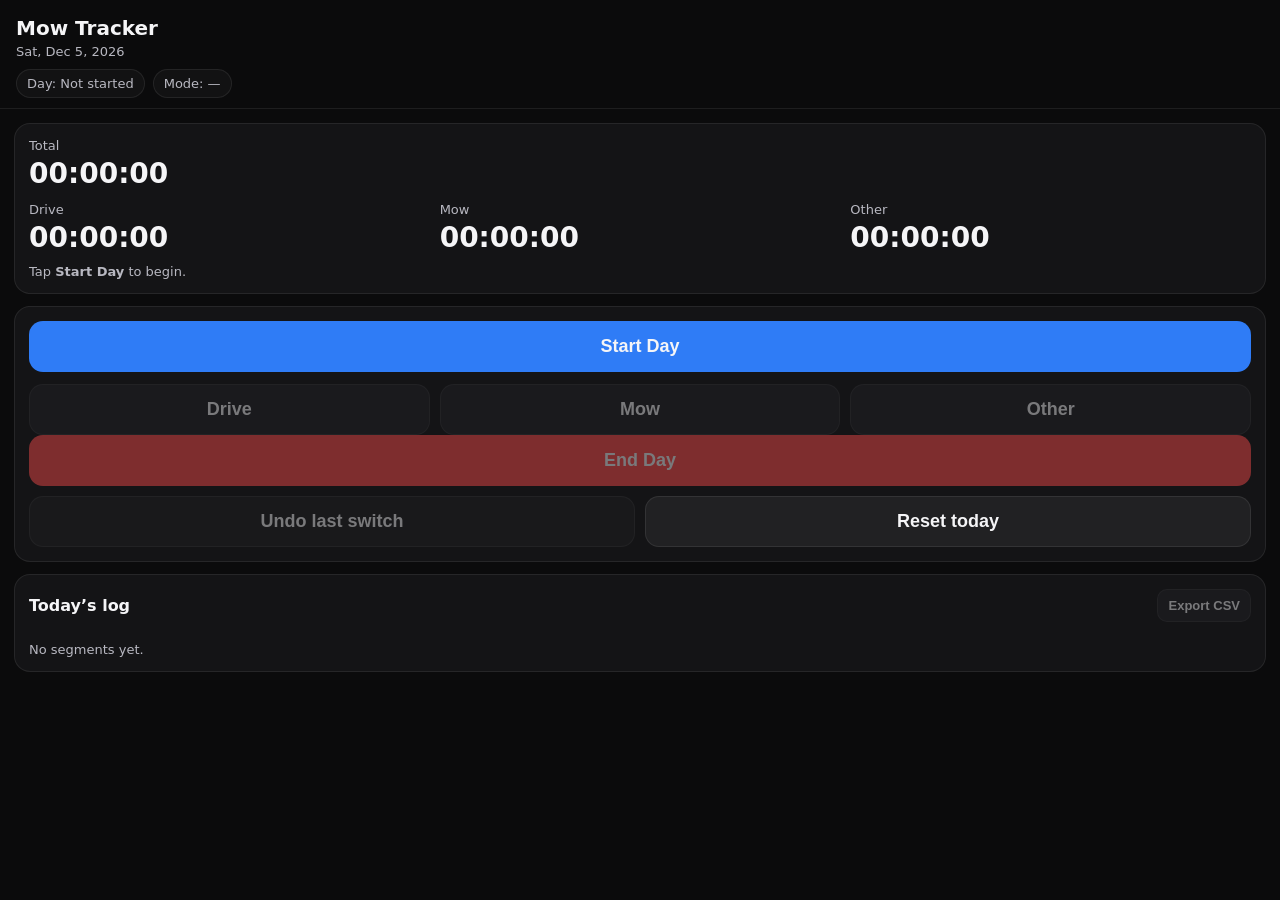
==== index.html @ a8b89e31 "Initial commit" ====
<!doctype html>
<html lang="en">
<head>
  <meta charset="utf-8" />
  <meta name="viewport" content="width=device-width, initial-scale=1, viewport-fit=cover" />
  <meta name="theme-color" content="#111111" />
  <title>Mow Tracker</title>

  <link rel="manifest" href="manifest.webmanifest" />
  <link rel="stylesheet" href="style.css" />

  <!-- iOS: allow home-screen app behavior -->
  <meta name="apple-mobile-web-app-capable" content="yes" />
  <meta name="apple-mobile-web-app-status-bar-style" content="black-translucent" />
</head>

<body>
  <header class="top">
    <div class="title">
      <div class="appname">Mow Tracker</div>
      <div class="date" id="todayLabel">—</div>
    </div>

    <div class="status">
      <div class="badge" id="dayStatus">Day: Not started</div>
      <div class="badge" id="modeStatus">Mode: —</div>
    </div>
  </header>

  <main class="wrap">
    <section class="totals card">
      <div class="row">
        <div class="metric">
          <div class="label">Total</div>
          <div class="value" id="totalAll">00:00:00</div>
        </div>
      </div>

      <div class="grid3">
        <div class="metric">
          <div class="label">Drive</div>
          <div class="value" id="totalDrive">00:00:00</div>
        </div>
        <div class="metric">
          <div class="label">Mow</div>
          <div class="value" id="totalMow">00:00:00</div>
        </div>
        <div class="metric">
          <div class="label">Other</div>
          <div class="value" id="totalOther">00:00:00</div>
        </div>
      </div>

      <div class="hint" id="hintText">Tap <b>Start Day</b> to begin.</div>
    </section>

    <section class="buttons card">
      <button class="btn primary" id="startDayBtn">Start Day</button>

      <div class="grid3">
        <button class="btn" id="driveBtn">Drive</button>
        <button class="btn" id="mowBtn">Mow</button>
        <button class="btn" id="otherBtn">Other</button>
      </div>

      <button class="btn danger" id="endDayBtn">End Day</button>

      <div class="grid2">
        <button class="btn subtle" id="undoBtn">Undo last switch</button>
        <button class="btn subtle" id="resetBtn">Reset today</button>
      </div>
    </section>

    <section class="card log">
      <div class="logHeader">
        <div class="logTitle">Today’s log</div>
        <button class="btn tiny" id="exportBtn">Export CSV</button>
      </div>
      <div id="logList" class="logList"></div>
    </section>
  </main>

  <script src="app.js"></script>
</body>
</html>
---- style.css ----
:root {
  --bg: #0b0b0c;
  --card: #141416;
  --text: #f5f5f7;
  --muted: #b8b8c1;
  --border: rgba(255,255,255,0.08);
  --primary: #2f7cf6;
  --danger: #ff4d4d;
  --btn: #222226;
}

* { box-sizing: border-box; }
body {
  margin: 0;
  font-family: -apple-system, system-ui, Segoe UI, Roboto, Arial, sans-serif;
  background: var(--bg);
  color: var(--text);
}

.top {
  padding: 16px 16px 10px;
  padding-top: calc(16px + env(safe-area-inset-top));
  border-bottom: 1px solid var(--border);
}

.title { display: flex; flex-direction: column; gap: 4px; }
.appname { font-size: 20px; font-weight: 700; }
.date { color: var(--muted); font-size: 13px; }

.status { display: flex; gap: 8px; margin-top: 10px; flex-wrap: wrap; }
.badge {
  border: 1px solid var(--border);
  background: rgba(255,255,255,0.03);
  padding: 6px 10px;
  border-radius: 999px;
  font-size: 13px;
  color: var(--muted);
}

.wrap {
  padding: 14px 14px 40px;
  padding-bottom: calc(40px + env(safe-area-inset-bottom));
  display: grid;
  gap: 12px;
}

.card {
  background: var(--card);
  border: 1px solid var(--border);
  border-radius: 16px;
  padding: 14px;
}

.metric .label {
  color: var(--muted);
  font-size: 13px;
}
.metric .value {
  font-variant-numeric: tabular-nums;
  font-size: 28px;
  font-weight: 800;
  margin-top: 4px;
}

.row { display: flex; justify-content: space-between; align-items: center; }
.grid3 { display: grid; grid-template-columns: repeat(3, 1fr); gap: 10px; margin-top: 12px; }
.grid2 { display: grid; grid-template-columns: repeat(2, 1fr); gap: 10px; margin-top: 10px; }

.hint { margin-top: 10px; color: var(--muted); font-size: 13px; }

.buttons .btn { width: 100%; }

.btn {
  border: 1px solid var(--border);
  background: var(--btn);
  color: var(--text);
  font-size: 18px;
  padding: 14px 12px;
  border-radius: 14px;
  font-weight: 700;
  cursor: pointer;
  -webkit-tap-highlight-color: transparent;
}
.btn:active { transform: scale(0.99); }

.btn.primary { background: var(--primary); border-color: transparent; }
.btn.danger { background: var(--danger); border-color: transparent; }
.btn.subtle { background: rgba(255,255,255,0.06); }

.btn.tiny {
  font-size: 13px;
  padding: 8px 10px;
  border-radius: 10px;
}

.logHeader {
  display: flex;
  justify-content: space-between;
  align-items: center;
  gap: 10px;
  margin-bottom: 10px;
}
.logTitle { font-weight: 800; }

.logList { display: grid; gap: 8px; }
.logItem {
  display: flex;
  justify-content: space-between;
  align-items: center;
  border: 1px solid var(--border);
  border-radius: 12px;
  padding: 10px 10px;
  background: rgba(255,255,255,0.03);
}
.logItem .left { display: flex; flex-direction: column; gap: 2px; }
.logItem .mode { font-weight: 800; }
.logItem .times { color: var(--muted); font-size: 12px; }
.logItem .dur { font-variant-numeric: tabular-nums; font-weight: 800; }
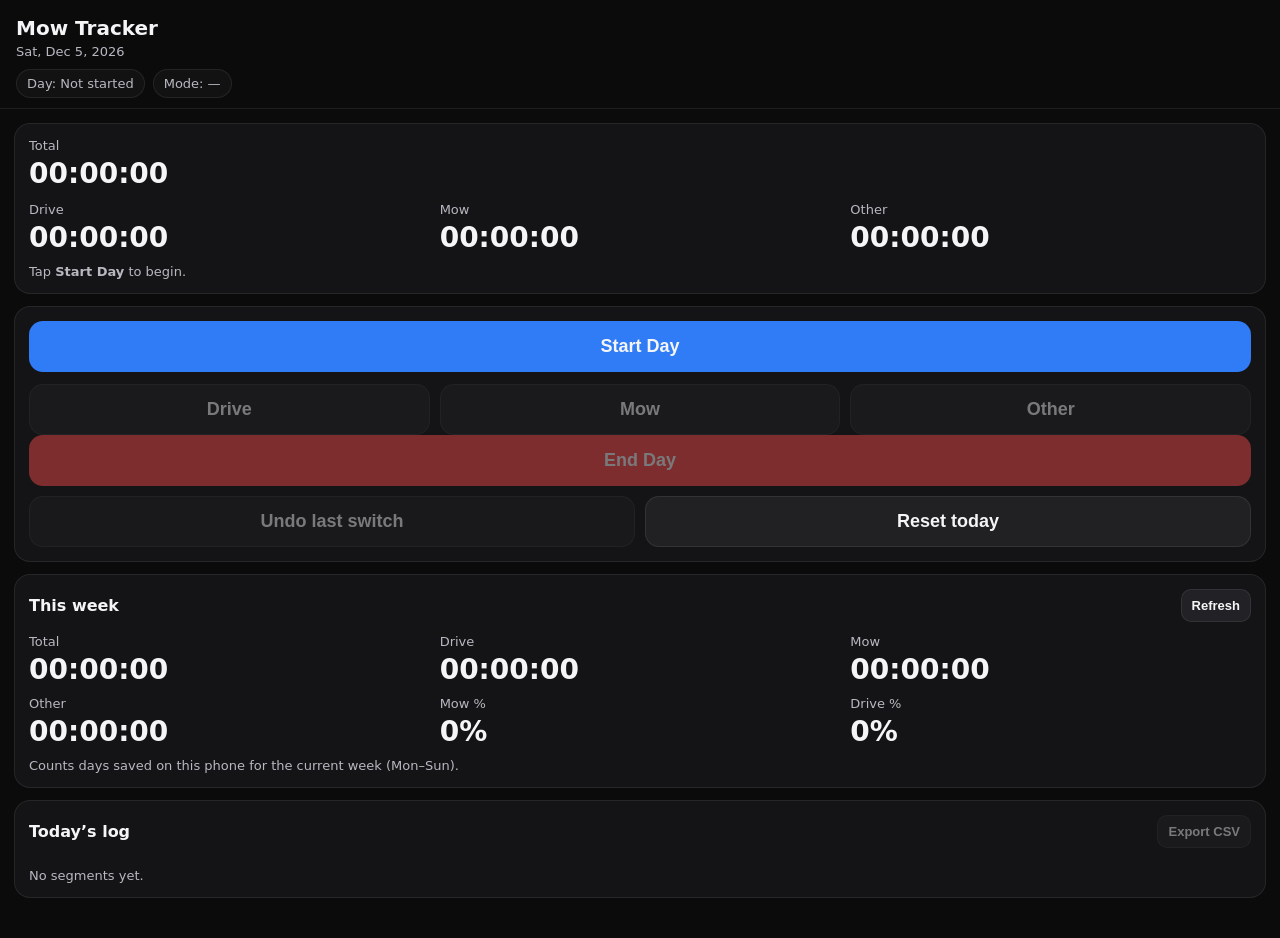
==== commit 2abd5c8c: "Added weekly summary" ====
--- a/index.html
+++ b/index.html
@@ -71,6 +71,45 @@
       </div>
     </section>
 
+<section class="card" id="weekCard">
+  <div class="logHeader">
+    <div class="logTitle">This week</div>
+    <button class="btn tiny" id="refreshWeekBtn">Refresh</button>
+  </div>
+
+  <div class="grid3">
+    <div class="metric">
+      <div class="label">Total</div>
+      <div class="value" id="weekTotalAll">00:00:00</div>
+    </div>
+    <div class="metric">
+      <div class="label">Drive</div>
+      <div class="value" id="weekTotalDrive">00:00:00</div>
+    </div>
+    <div class="metric">
+      <div class="label">Mow</div>
+      <div class="value" id="weekTotalMow">00:00:00</div>
+    </div>
+  </div>
+
+  <div class="grid3" style="margin-top:10px;">
+    <div class="metric">
+      <div class="label">Other</div>
+      <div class="value" id="weekTotalOther">00:00:00</div>
+    </div>
+    <div class="metric">
+      <div class="label">Mow %</div>
+      <div class="value" id="weekPctMow">0%</div>
+    </div>
+    <div class="metric">
+      <div class="label">Drive %</div>
+      <div class="value" id="weekPctDrive">0%</div>
+    </div>
+  </div>
+
+  <div class="hint" id="weekHint">Counts days saved on this phone for the current week (Mon–Sun).</div>
+</section>
+
     <section class="card log">
       <div class="logHeader">
         <div class="logTitle">Today’s log</div>
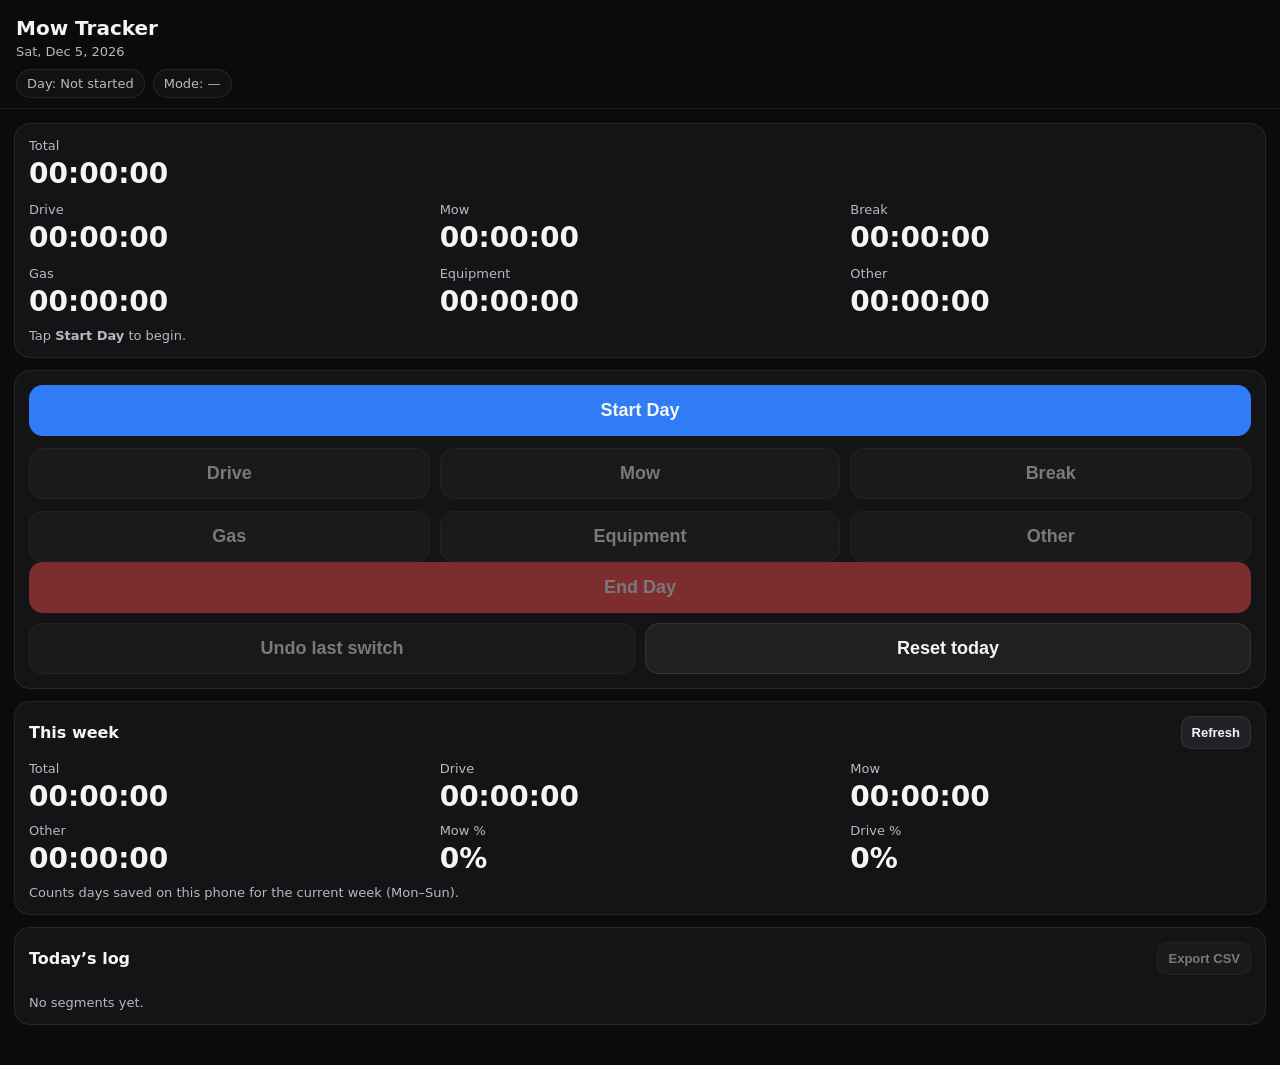
==== commit 8b0503b7: "Added Break, Gas, and Equip buttons and time tracking" ====
--- a/index.html
+++ b/index.html
@@ -36,20 +36,35 @@
         </div>
       </div>
 
-      <div class="grid3">
-        <div class="metric">
-          <div class="label">Drive</div>
-          <div class="value" id="totalDrive">00:00:00</div>
-        </div>
-        <div class="metric">
-          <div class="label">Mow</div>
-          <div class="value" id="totalMow">00:00:00</div>
-        </div>
-        <div class="metric">
-          <div class="label">Other</div>
-          <div class="value" id="totalOther">00:00:00</div>
-        </div>
-      </div>
+<div class="grid3">
+  <div class="metric">
+    <div class="label">Drive</div>
+    <div class="value" id="totalDrive">00:00:00</div>
+  </div>
+  <div class="metric">
+    <div class="label">Mow</div>
+    <div class="value" id="totalMow">00:00:00</div>
+  </div>
+  <div class="metric">
+    <div class="label">Break</div>
+    <div class="value" id="totalBreak">00:00:00</div>
+  </div>
+</div>
+
+<div class="grid3">
+  <div class="metric">
+    <div class="label">Gas</div>
+    <div class="value" id="totalGas">00:00:00</div>
+  </div>
+  <div class="metric">
+    <div class="label">Equipment</div>
+    <div class="value" id="totalEquip">00:00:00</div>
+  </div>
+  <div class="metric">
+    <div class="label">Other</div>
+    <div class="value" id="totalOther">00:00:00</div>
+  </div>
+</div>
 
       <div class="hint" id="hintText">Tap <b>Start Day</b> to begin.</div>
     </section>
@@ -58,10 +73,16 @@
       <button class="btn primary" id="startDayBtn">Start Day</button>
 
       <div class="grid3">
-        <button class="btn" id="driveBtn">Drive</button>
-        <button class="btn" id="mowBtn">Mow</button>
-        <button class="btn" id="otherBtn">Other</button>
-      </div>
+  <button class="btn" id="driveBtn">Drive</button>
+  <button class="btn" id="mowBtn">Mow</button>
+  <button class="btn" id="breakBtn">Break</button>
+</div>
+
+<div class="grid3">
+  <button class="btn" id="gasBtn">Gas</button>
+  <button class="btn" id="equipBtn">Equipment</button>
+  <button class="btn" id="otherBtn">Other</button>
+</div>
 
       <button class="btn danger" id="endDayBtn">End Day</button>
 
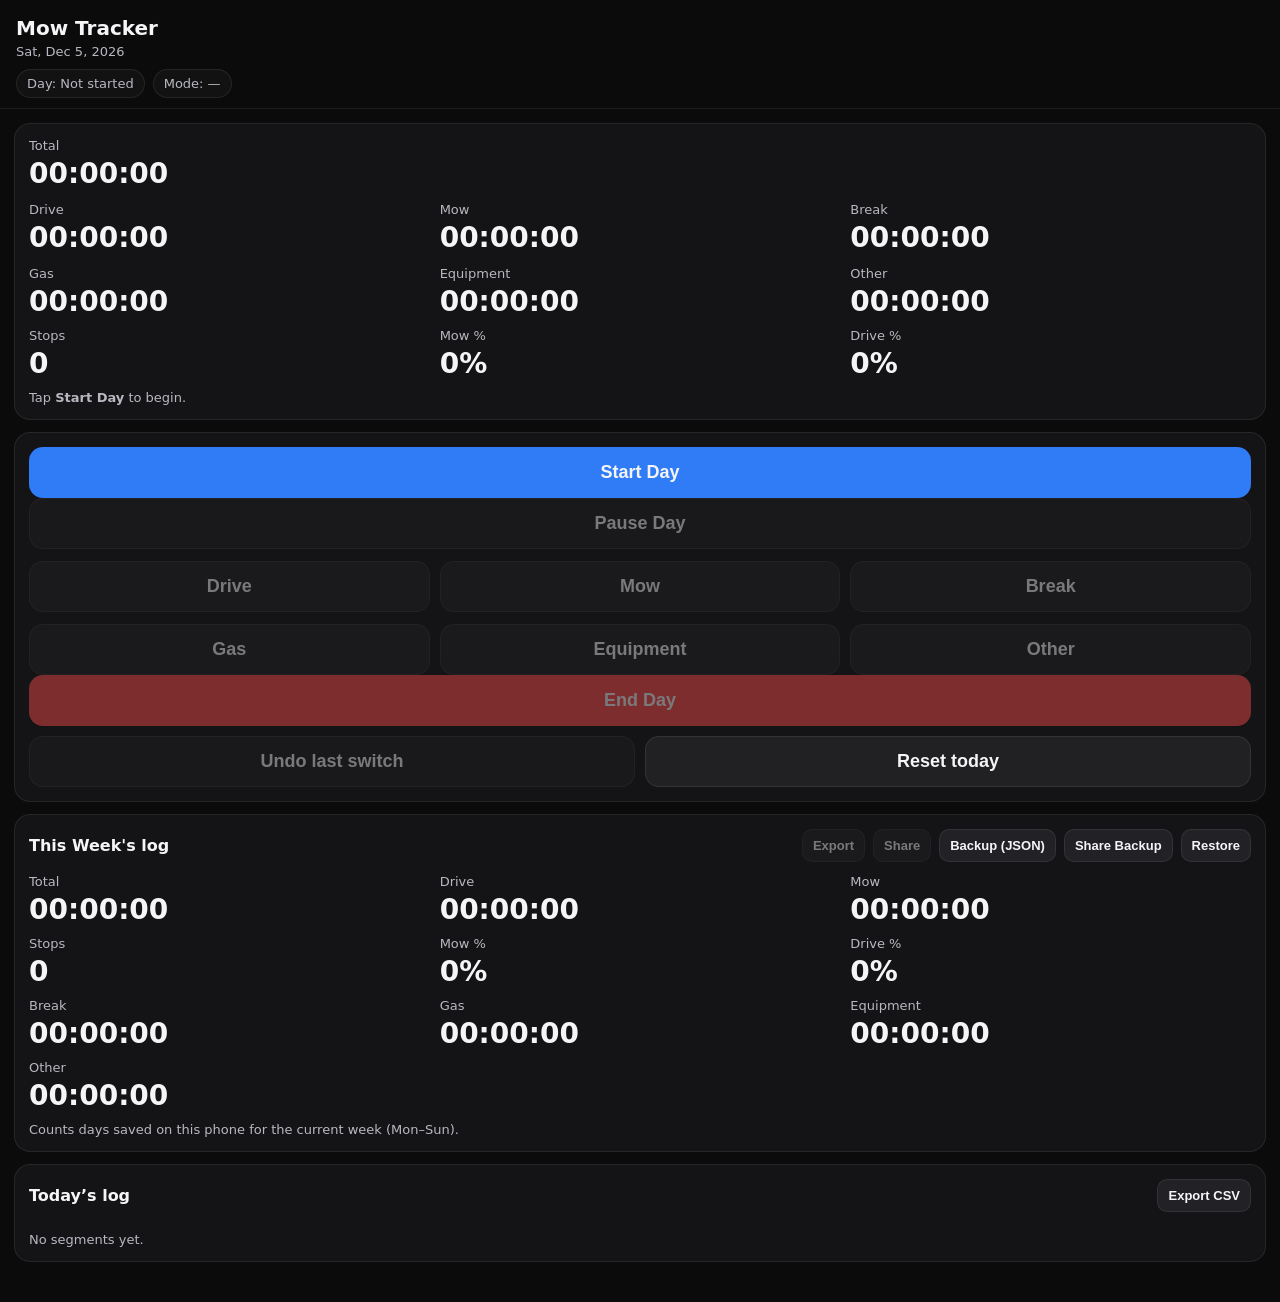
==== commit 50f15291: "Added a lot of export/share functions while condensing the headers" ====
--- a/index.html
+++ b/index.html
@@ -66,11 +66,27 @@
   </div>
 </div>
 
+<div class="grid3" style="margin-top:10px;">
+  <div class="metric">
+    <div class="label">Stops</div>
+    <div class="value" id="dayStops">0</div>
+  </div>
+  <div class="metric">
+    <div class="label">Mow %</div>
+    <div class="value" id="dayPctMow">0%</div>
+  </div>
+  <div class="metric">
+    <div class="label">Drive %</div>
+    <div class="value" id="dayPctDrive">0%</div>
+  </div>
+</div>
+
       <div class="hint" id="hintText">Tap <b>Start Day</b> to begin.</div>
     </section>
 
     <section class="buttons card">
       <button class="btn primary" id="startDayBtn">Start Day</button>
+      <button class="btn subtle" id="pauseDayBtn">Pause Day</button>
 
       <div class="grid3">
   <button class="btn" id="driveBtn">Drive</button>
@@ -93,40 +109,80 @@
     </section>
 
 <section class="card" id="weekCard">
-  <div class="logHeader">
-    <div class="logTitle">This week</div>
-    <button class="btn tiny" id="refreshWeekBtn">Refresh</button>
-  </div>
-
-  <div class="grid3">
-    <div class="metric">
-      <div class="label">Total</div>
-      <div class="value" id="weekTotalAll">00:00:00</div>
-    </div>
-    <div class="metric">
-      <div class="label">Drive</div>
-      <div class="value" id="weekTotalDrive">00:00:00</div>
-    </div>
-    <div class="metric">
-      <div class="label">Mow</div>
-      <div class="value" id="weekTotalMow">00:00:00</div>
-    </div>
-  </div>
-
-  <div class="grid3" style="margin-top:10px;">
-    <div class="metric">
-      <div class="label">Other</div>
-      <div class="value" id="weekTotalOther">00:00:00</div>
-    </div>
-    <div class="metric">
-      <div class="label">Mow %</div>
-      <div class="value" id="weekPctMow">0%</div>
-    </div>
-    <div class="metric">
-      <div class="label">Drive %</div>
-      <div class="value" id="weekPctDrive">0%</div>
-    </div>
-  </div>
+<div class="logHeader">
+  <div class="logTitle">This Week's log</div>
+  <div style="display:flex; gap:8px; flex-wrap:wrap; justify-content:flex-end; align-items:center;">
+  <button class="btn tiny" id="exportBtn2">Export</button>
+  <button class="btn tiny" id="shareBtn2">Share</button>
+
+
+  <button class="btn tiny" id="backupBtn">Backup (JSON)</button>
+  <button class="btn tiny" id="shareBackupBtn">Share Backup</button>
+
+  <button class="btn tiny" id="restoreBtn">Restore</button>
+  <input type="file" id="restoreFile" accept="application/json,.json" style="display:none;" />
+ </div>
+</div>
+
+<div class="grid3">
+  <div class="metric">
+    <div class="label">Total</div>
+    <div class="value" id="weekTotalAll">00:00:00</div>
+  </div>
+  <div class="metric">
+    <div class="label">Drive</div>
+    <div class="value" id="weekTotalDrive">00:00:00</div>
+  </div>
+  <div class="metric">
+    <div class="label">Mow</div>
+    <div class="value" id="weekTotalMow">00:00:00</div>
+  </div>
+</div>
+
+<div class="grid3" style="margin-top:10px;">
+  <div class="metric">
+    <div class="label">Stops</div>
+    <div class="value" id="weekStops">0</div>
+  </div>
+  <div class="metric">
+    <div class="label">Mow %</div>
+    <div class="value" id="weekPctMow">0%</div>
+  </div>
+  <div class="metric">
+    <div class="label">Drive %</div>
+    <div class="value" id="weekPctDrive">0%</div>
+  </div>
+</div>
+
+<div class="grid3" style="margin-top:10px;">
+  <div class="metric">
+    <div class="label">Break</div>
+    <div class="value" id="weekTotalBreak">00:00:00</div>
+  </div>
+  <div class="metric">
+    <div class="label">Gas</div>
+    <div class="value" id="weekTotalGas">00:00:00</div>
+  </div>
+  <div class="metric">
+    <div class="label">Equipment</div>
+    <div class="value" id="weekTotalEquip">00:00:00</div>
+  </div>
+</div>
+
+<div class="grid3" style="margin-top:10px;">
+  <div class="metric">
+    <div class="label">Other</div>
+    <div class="value" id="weekTotalOther">00:00:00</div>
+  </div>
+  <div class="metric" style="opacity:0;">
+    <div class="label">—</div>
+    <div class="value">—</div>
+  </div>
+  <div class="metric" style="opacity:0;">
+    <div class="label">—</div>
+    <div class="value">—</div>
+  </div>
+</div>
 
   <div class="hint" id="weekHint">Counts days saved on this phone for the current week (Mon–Sun).</div>
 </section>
@@ -140,6 +196,27 @@
     </section>
   </main>
 
+<!-- Export/Share Range Modal -->
+<div id="rangeModal" class="modalOverlay" style="display:none;">
+  <div class="modalCard">
+    <div class="modalTitle" id="rangeModalTitle">Export</div>
+
+    <div class="modalBody">
+      <label class="modalOption"><input type="radio" name="rangePick" value="today" checked> Today</label>
+      <label class="modalOption"><input type="radio" name="rangePick" value="yesterday"> Yesterday</label>
+      <label class="modalOption"><input type="radio" name="rangePick" value="thisWeek"> This Week (Mon–Sun)</label>
+      <label class="modalOption"><input type="radio" name="rangePick" value="lastWeek"> Last Week (Mon–Sun)</label>
+      <label class="modalOption"><input type="radio" name="rangePick" value="thisMonth"> This Month</label>
+      <label class="modalOption"><input type="radio" name="rangePick" value="lastMonth"> Last Month</label>
+    </div>
+
+    <div class="modalActions">
+      <button class="btn subtle" id="rangeCancelBtn">Cancel</button>
+      <button class="btn primary" id="rangeGoBtn">Continue</button>
+    </div>
+  </div>
+</div>
+
   <script src="app.js"></script>
 </body>
 </html>
--- a/style.css
+++ b/style.css
@@ -116,3 +116,49 @@
 .logItem .mode { font-weight: 800; }
 .logItem .times { color: var(--muted); font-size: 12px; }
 .logItem .dur { font-variant-numeric: tabular-nums; font-weight: 800; }
+
+.modalOverlay {
+  position: fixed;
+  inset: 0;
+  background: rgba(0,0,0,0.6);
+  display: flex;
+  align-items: center;
+  justify-content: center;
+  padding: 16px;
+  z-index: 9999;
+}
+
+.modalCard {
+  width: 100%;
+  max-width: 420px;
+  background: #141414;
+  border: 1px solid rgba(255,255,255,0.10);
+  border-radius: 16px;
+  padding: 14px;
+}
+
+.modalTitle {
+  font-size: 18px;
+  font-weight: 700;
+  margin-bottom: 10px;
+}
+
+.modalBody {
+  display: flex;
+  flex-direction: column;
+  gap: 10px;
+  margin-bottom: 14px;
+}
+
+.modalOption {
+  display: flex;
+  align-items: center;
+  gap: 10px;
+}
+
+.modalActions {
+  display: flex;
+  justify-content: flex-end;
+  gap: 10px;
+}
+
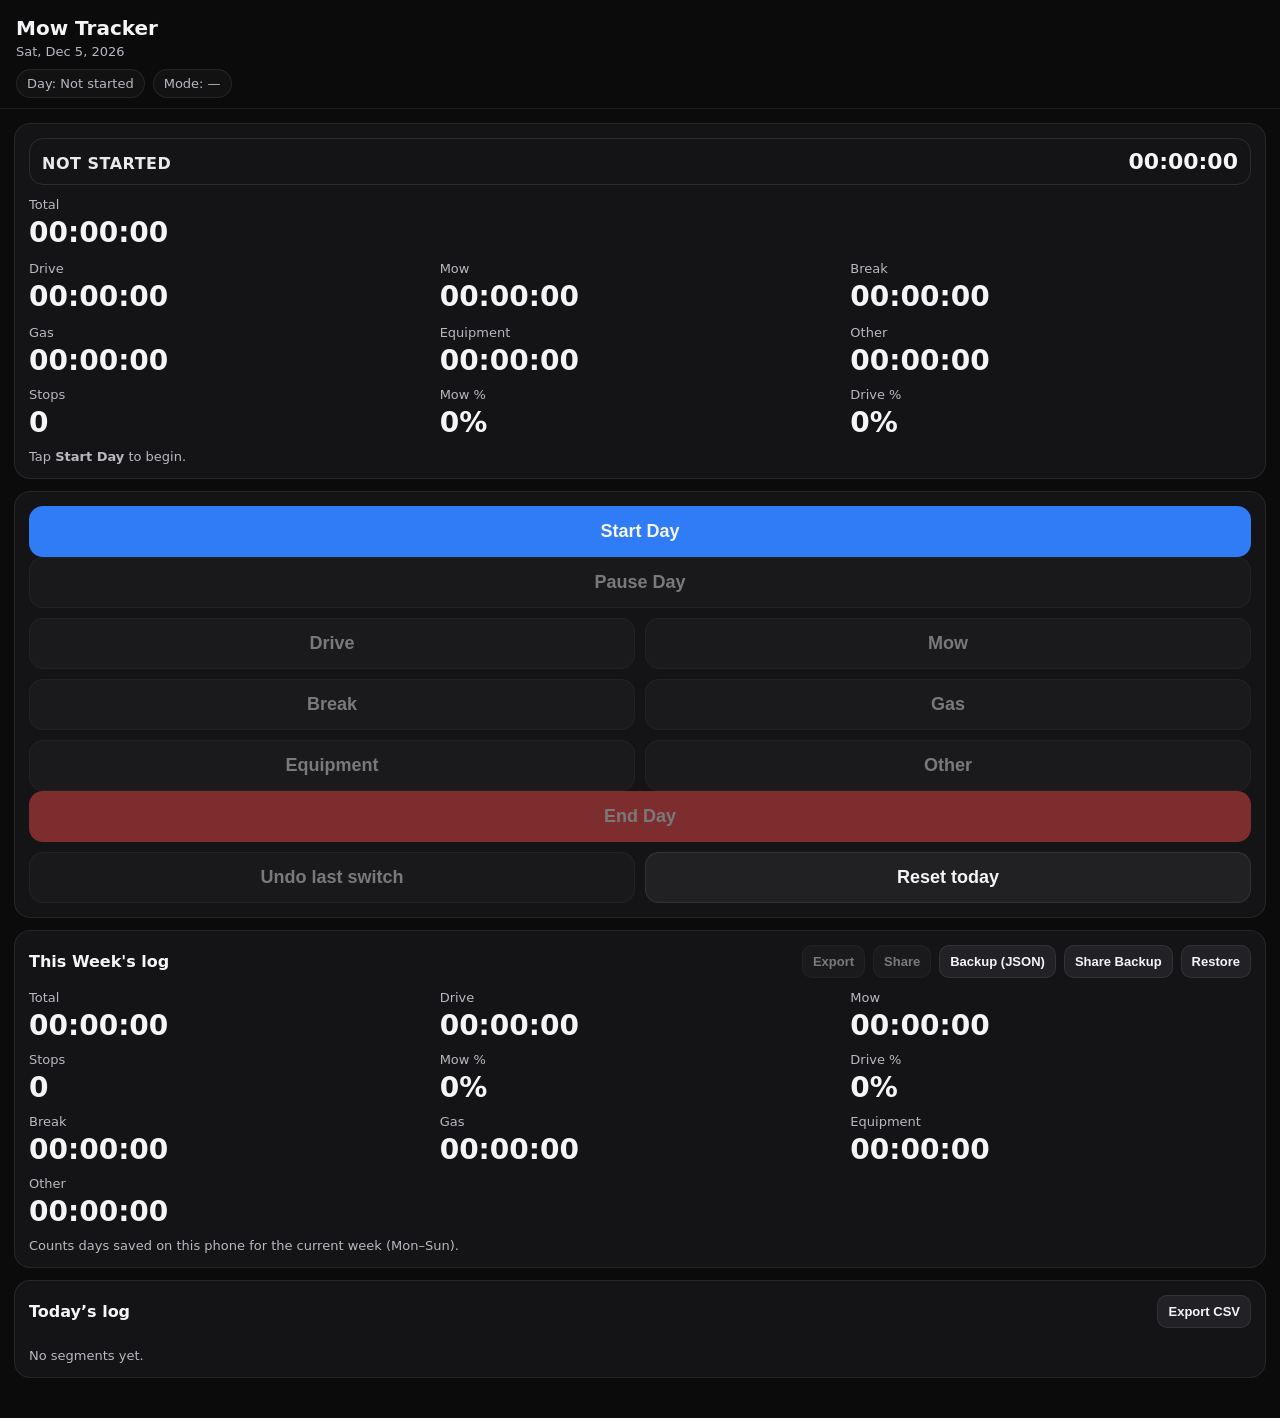
==== commit 32d7b643: "Added field view and dashboard toggle" ====
--- a/index.html
+++ b/index.html
@@ -29,6 +29,12 @@
 
   <main class="wrap">
     <section class="totals card">
+     <div class="activeBar" id="activeBar">
+     <div class="activeLabel" id="activeLabel">—</div>
+     <div class="activeTime" id="activeTime">00:00:00</div>
+    </div>
+
+  <button class="btn tiny subtle" id="viewToggleBtn" type="button">Hold for Dashboard</button>
       <div class="row">
         <div class="metric">
           <div class="label">Total</div>
@@ -88,13 +94,10 @@
       <button class="btn primary" id="startDayBtn">Start Day</button>
       <button class="btn subtle" id="pauseDayBtn">Pause Day</button>
 
-      <div class="grid3">
+      <div class="grid2 fieldGrid">
   <button class="btn" id="driveBtn">Drive</button>
   <button class="btn" id="mowBtn">Mow</button>
   <button class="btn" id="breakBtn">Break</button>
-</div>
-
-<div class="grid3">
   <button class="btn" id="gasBtn">Gas</button>
   <button class="btn" id="equipBtn">Equipment</button>
   <button class="btn" id="otherBtn">Other</button>
@@ -187,7 +190,7 @@
   <div class="hint" id="weekHint">Counts days saved on this phone for the current week (Mon–Sun).</div>
 </section>
 
-    <section class="card log">
+    <section class="card log" id="logCard">
       <div class="logHeader">
         <div class="logTitle">Today’s log</div>
         <button class="btn tiny" id="exportBtn">Export CSV</button>
--- a/style.css
+++ b/style.css
@@ -162,3 +162,106 @@
   gap: 10px;
 }
 
+/* Active banner */
+.activeBar{
+  display:flex;
+  justify-content:space-between;
+  align-items:baseline;
+  padding:10px 12px;
+  border:1px solid rgba(255,255,255,0.10);
+  border-radius:14px;
+  margin-bottom:12px;
+}
+
+.activeLabel{
+  font-weight:800;
+  letter-spacing:0.5px;
+  opacity:0.95;
+}
+
+.activeTime{
+  font-weight:900;
+  font-size:22px;
+}
+
+/* ============================
+   FIELD MODE (day running)
+   ============================ */
+
+/* Hide non-field sections while running */
+.field-mode #weekCard,
+.field-mode #logCard {
+  display: none !important;
+}
+
+/* Field mode: totals card shows ONLY active + total */
+.field-mode .totals.card .grid3,
+.field-mode .totals.card #hintText {
+  display: none !important;
+}
+
+/* Active banner and total should feel prominent */
+.field-mode .activeBar {
+  margin-bottom: 10px;
+}
+
+.field-mode .totals.card .row .value {
+  font-size: 28px;
+  font-weight: 900;
+}
+
+/* Hide Start Day / Undo / Reset in field mode (cleaner) */
+.field-mode #startDayBtn,
+.field-mode #undoBtn,
+.field-mode #resetBtn {
+  display: none !important;
+}
+
+/* Make the buttons card feel like a control panel */
+.field-mode .buttons.card {
+  padding-top: 14px;
+}
+
+/* Make Pause + End full-width and large */
+.field-mode #pauseDayBtn,
+.field-mode #endDayBtn {
+  width: 100%;
+  min-height: 64px;
+  font-size: 20px;
+  font-weight: 800;
+}
+
+/* Ensure the activity buttons are ALWAYS a 2-column grid */
+.field-mode .fieldGrid {
+  display: grid !important;
+  grid-template-columns: 1fr 1fr !important;
+  gap: 12px !important;
+  margin: 12px 0;
+}
+
+/* Make activity buttons bigger in field mode */
+.field-mode .fieldGrid .btn {
+  min-height: 64px;
+  font-size: 20px;
+  font-weight: 800;
+}
+
+/* Optional: keep totals visible at top while scrolling */
+.field-mode .totals.card {
+  position: sticky;
+  top: 0;
+  z-index: 10;
+}
+
+/* Hold-to-toggle view button */
+#viewToggleBtn {
+  width: 100%;
+  margin: 10px 0 12px;
+  opacity: 0.85;
+}
+
+/* Only show this control while day is running */
+body:not(.day-running) #viewToggleBtn {
+  display: none !important;
+}
+
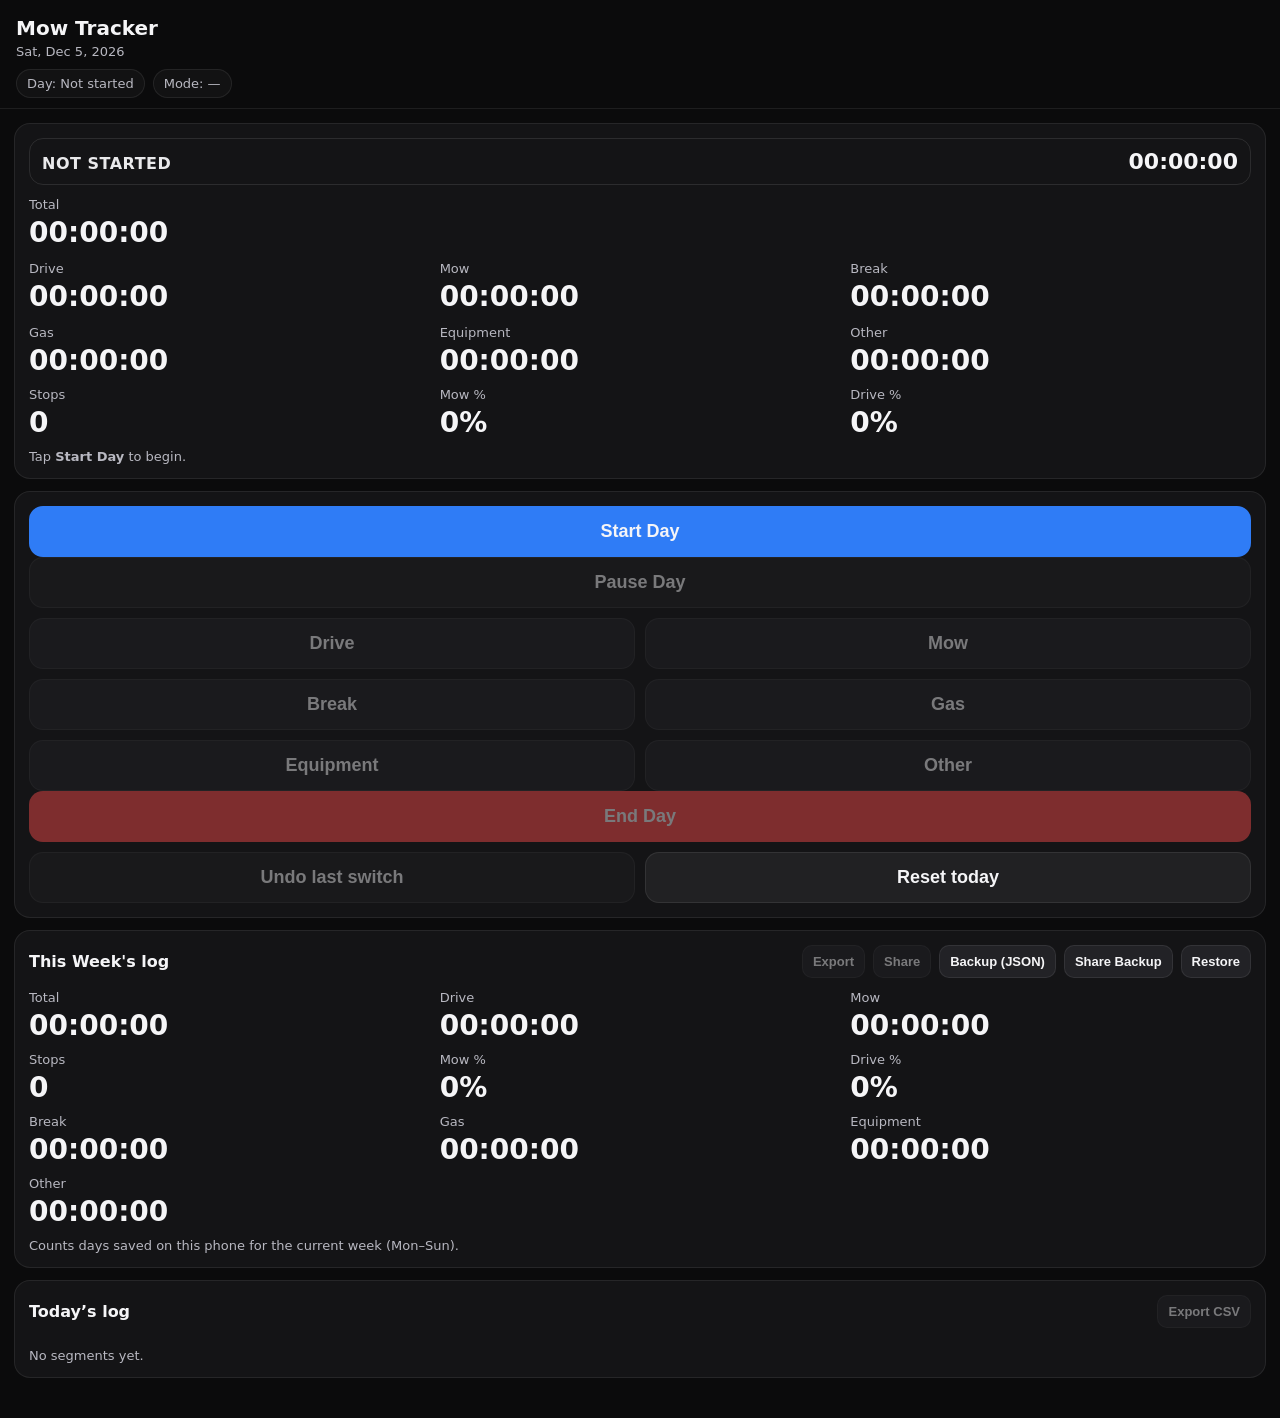
==== commit 78fd06ce: "Added features" ====
--- a/index.html
+++ b/index.html
@@ -35,11 +35,22 @@
     </div>
 
   <button class="btn tiny subtle" id="viewToggleBtn" type="button">Hold for Dashboard</button>
+  <button class="btn tiny subtle" id="contrastBtn" type="button">High Contrast: Off</button>
       <div class="row">
         <div class="metric">
           <div class="label">Total</div>
           <div class="value" id="totalAll">00:00:00</div>
         </div>
+      </div>
+
+      <div class="pillRow" id="effRow">
+        <div class="pill" id="effMow">MOW 0%</div>
+        <div class="pill" id="effDrive">DRIVE 0%</div>
+      </div>
+
+      <div class="dayMeta" id="dayMeta" style="display:none;">
+        <div><span class="k">Start:</span> <span id="dayStartText">—</span></div>
+        <div><span class="k">End:</span> <span id="dayEndText">—</span></div>
       </div>
 
 <div class="grid3">
@@ -211,6 +222,7 @@
       <label class="modalOption"><input type="radio" name="rangePick" value="lastWeek"> Last Week (Mon–Sun)</label>
       <label class="modalOption"><input type="radio" name="rangePick" value="thisMonth"> This Month</label>
       <label class="modalOption"><input type="radio" name="rangePick" value="lastMonth"> Last Month</label>
+      <label class="modalOption"><input type="radio" name="rangePick" value="thisSeason"> This Season</label>
     </div>
 
     <div class="modalActions">
@@ -220,6 +232,22 @@
   </div>
 </div>
 
+<!-- End Day Confirm Modal -->
+<div id="endConfirmModal" class="modalOverlay" style="display:none;">
+  <div class="modalCard">
+    <div class="modalTitle">End Day?</div>
+    <div class="modalBody">
+      <div class="confirmText" id="endConfirmText">
+        You have recorded time today. End the day now?
+      </div>
+    </div>
+    <div class="modalActions">
+      <button class="btn subtle" id="endConfirmCancelBtn">Cancel</button>
+      <button class="btn danger" id="endConfirmGoBtn">End Day</button>
+    </div>
+  </div>
+</div>
+
   <script src="app.js"></script>
 </body>
-</html>
+</html>
--- a/style.css
+++ b/style.css
@@ -81,6 +81,22 @@
   cursor: pointer;
   -webkit-tap-highlight-color: transparent;
 }
+
+/* Active mode highlight: filled + black text */
+.btn.activeMode{
+  background: rgba(245,245,245,0.92);
+  color: #000;
+  border-color: rgba(255,255,255,0.70);
+  outline: none;
+  box-shadow: 0 0 0 3px rgba(255,255,255,0.10);
+}
+
+/* Slightly stronger in Field Mode (still not “in your face”) */
+.field-mode .fieldGrid .btn.activeMode{
+  background: rgba(255,255,255,0.95);
+  box-shadow: 0 0 0 4px rgba(255,255,255,0.12);
+}
+
 .btn:active { transform: scale(0.99); }
 
 .btn.primary { background: var(--primary); border-color: transparent; }
@@ -253,6 +269,28 @@
   z-index: 10;
 }
 
+/* ============================
+   HIGH CONTRAST (toggle)
+   ============================ */
+
+body.high-contrast.field-mode .activeBar {
+  border-color: rgba(255,255,255,0.22);
+}
+
+body.high-contrast.field-mode .btn {
+  border-color: rgba(255,255,255,0.22);
+}
+
+body.high-contrast.field-mode .fieldGrid .btn {
+  font-size: 21px;
+  min-height: 68px;
+}
+
+body.high-contrast.field-mode .btn.activeMode{
+  outline: 4px solid rgba(255,255,255,0.92);
+  box-shadow: 0 0 0 5px rgba(255,255,255,0.16);
+}
+
 /* Hold-to-toggle view button */
 #viewToggleBtn {
   width: 100%;
@@ -265,3 +303,57 @@
   display: none !important;
 }
 
+#contrastBtn {
+  width: 100%;
+  margin: 0 0 12px;
+  opacity: 0.85;
+}
+
+/* Only show contrast toggle while day is running (dashboard control) */
+body:not(.day-running) #contrastBtn {
+  display: none !important;
+}
+
+/* Hide it in Field Mode to keep the field UI clean */
+.field-mode #contrastBtn {
+  display: none !important;
+}
+
+/* Optional text styling inside confirm modal */
+.confirmText {
+  color: var(--text);
+  opacity: 0.9;
+  line-height: 1.35;
+}
+
+/* Efficiency pills */
+.pillRow{
+  display:flex;
+  gap:10px;
+  margin-top:10px;
+  flex-wrap:wrap;
+}
+
+.pill{
+  border: 1px solid var(--border);
+  background: rgba(255,255,255,0.05);
+  padding: 8px 10px;
+  border-radius: 999px;
+  font-weight: 800;
+  font-size: 13px;
+  letter-spacing: 0.2px;
+}
+
+/* Day meta (start/end) */
+.dayMeta{
+  margin-top:10px;
+  color: var(--muted);
+  font-size: 13px;
+  display:grid;
+  gap:4px;
+}
+.dayMeta .k{
+  color: rgba(255,255,255,0.70);
+  font-weight: 700;
+}
+
